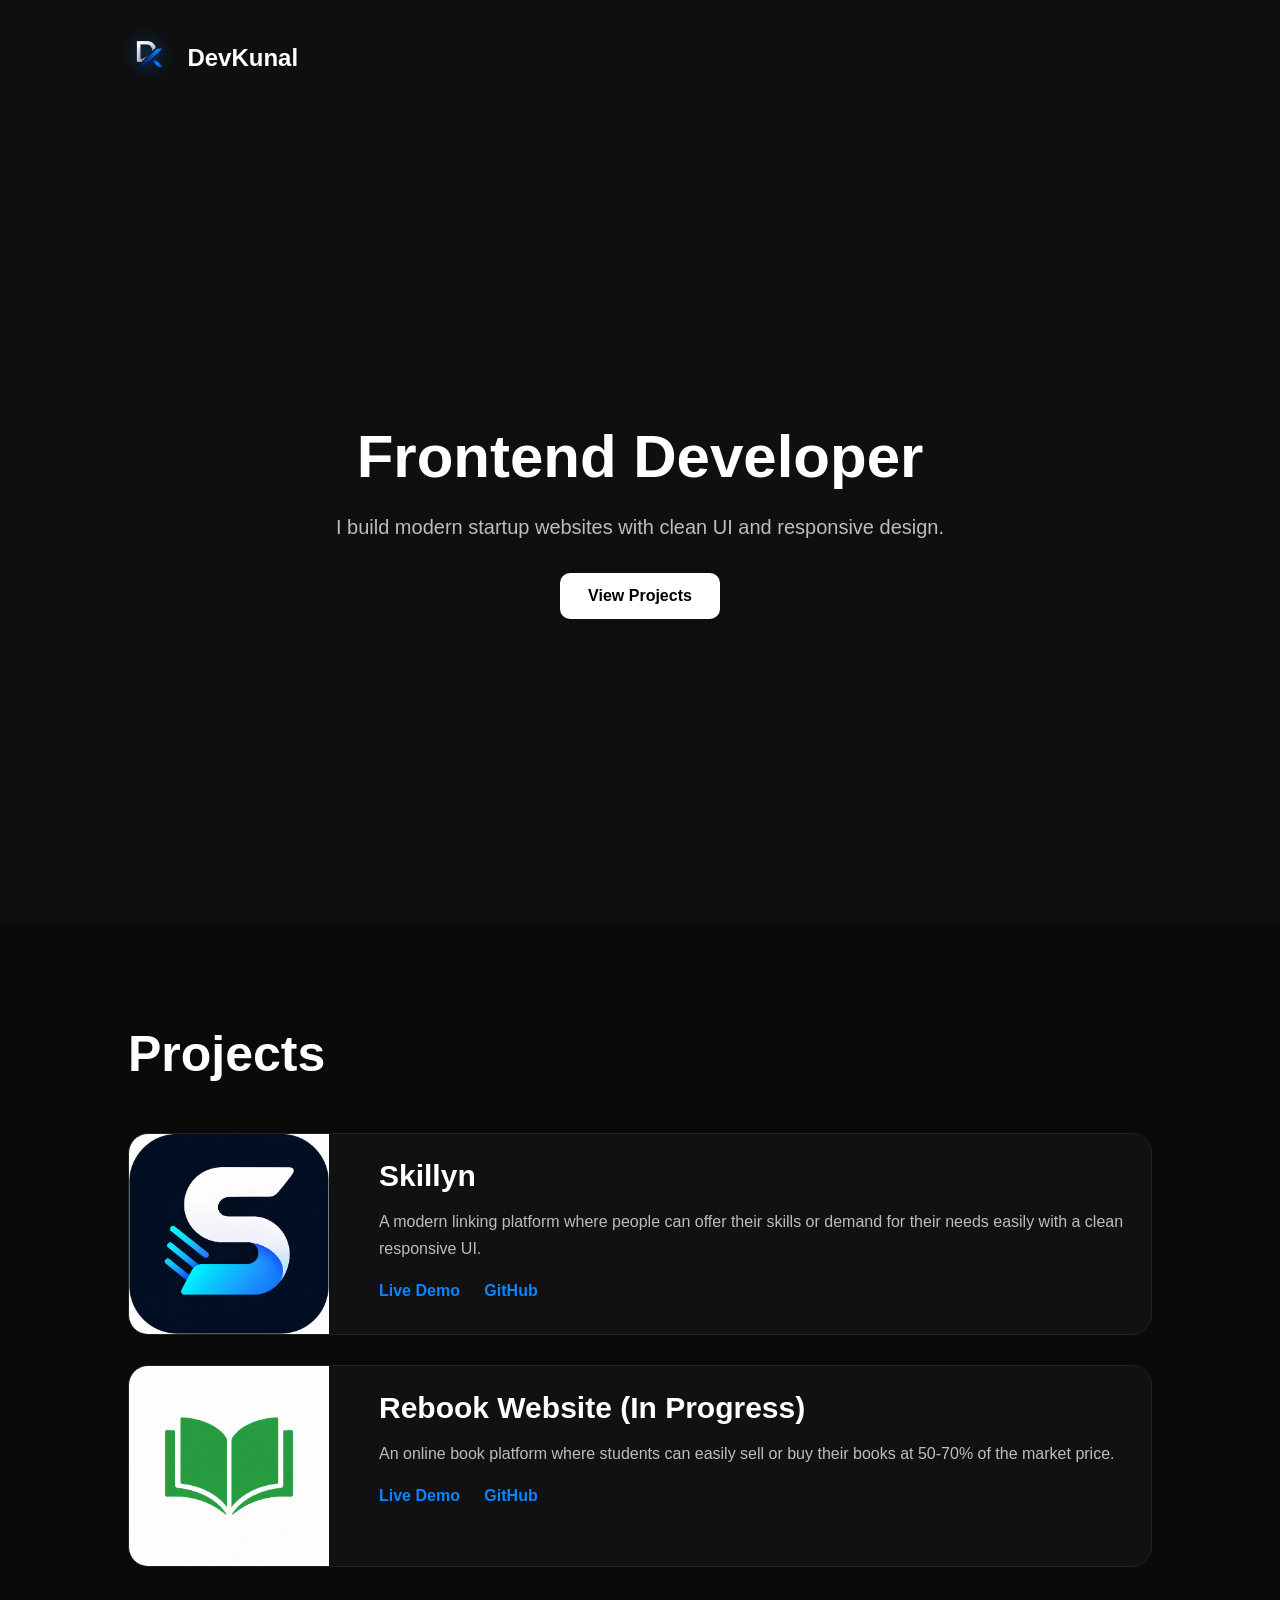
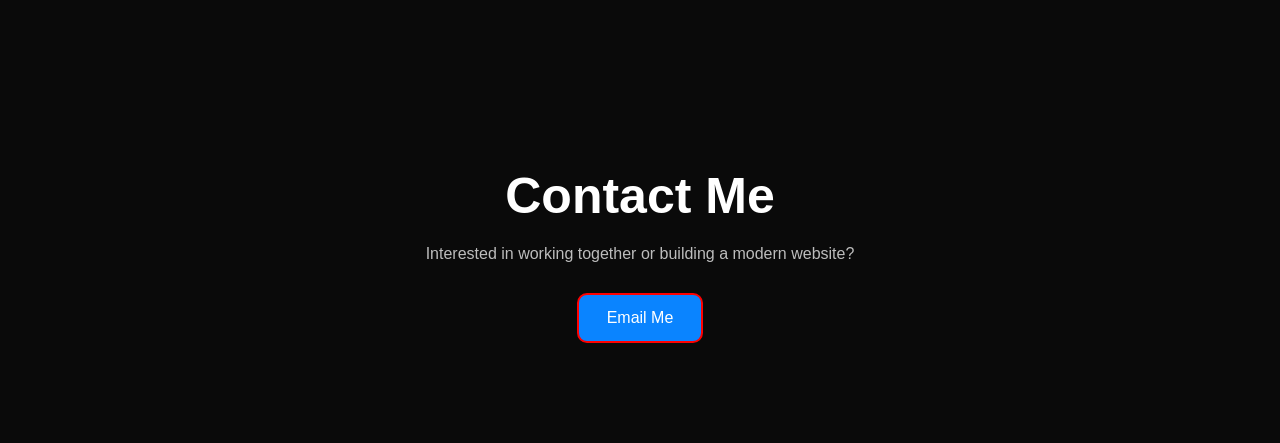
==== index.html @ bc3f5da4 "first commit" ====
<!DOCTYPE html>
<html lang="en">
<head>
  <meta charset="UTF-8" />
  <meta name="viewport" content="width=device-width, initial-scale=1.0"/>
  <title>DevKunal Portfolio</title>

  <link rel="stylesheet" href="style.css">
</head>

<body>

  <!-- Navbar -->
  <nav>
    <div class="logo">
      <img src="images/DKE.png" alt="DevKunal Logo">
      <h1>DevKunal</h1>
    </div>
  </nav>

  <!-- Hero Section -->
  <section class="hero">

    <h2>Frontend Developer</h2>

    <p>
      I build modern startup websites with clean UI
      and responsive design.
    </p>

    <a href="#projects" class="project-btn">
      View Projects
    </a>

  </section>

  <!-- Projects Section -->
  <section id="projects">

    <h1>Projects</h1>

    <div class="projects-container">

      <!-- Skillyn Project -->
      <div class="project-card">

        <img src="images/favicon.png">

        <div class="project-info">

          <h2>Skillyn</h2>

          <p>
            A modern linking platform where people
            can offer their skills or demand for their needs easily with a clean responsive UI.
          </p>

          <div class="project-links">

            <a href="https://skillyn.netlify.app" target="_blank">
              Live Demo
            </a>

            <a href="https://github.com/yourusername/skillyn" target="_blank">
              GitHub
            </a>

          </div>

        </div>

      </div>

 <!-- Rebook Project -->
<div class="project-card">

    <img src="images/rebook.png">

    <div class="project-info">

        <h2>Rebook Website (In Progress)</h2>

        <p>
            An online book platform where students can
            easily sell or buy their books at 50-70%
            of the market price.
        </p>

        <div class="project-links">

            <a href="#" onclick="alert('Live demo coming soon!')">
                Live Demo
            </a>

            <a href="#" onclick="alert('GitHub upload in progress!')">
                GitHub
            </a>

        </div>

    </div>

</div>

</div>

  </section>

<section id="contact">

    <h1>Contact Me</h1>

    <p>
        Interested in working together or building
        a modern website?
    </p>

<a href="mailto:kumarkunal4224@gmail.com?subject=Project%20Collaboration" class="contact-btn">
  Email Me
</a>

</section>

<script src="script.js"></script>

</body>
</html>
---- style.css ----
*{
  margin:0;
  padding:0;
  box-sizing:border-box;
  font-family:Arial, Helvetica, sans-serif;
}

body{
  background:#0f0f0f;
  color:white;
}

nav{
  align-items: center;
  gap:20px;
  padding:20px 8%;
  display:flex;
  justify-content:space-between;
  align-items:center;
}

.logo{
  margin-left: 10px;
  display: flex;
  align-items: center;
}

nav img {   
   width: 75px;
   filter: drop-shadow(0 0 8px rgba(0,119,255,0.5));
}

.project-btn:hover{
    background: #0a84ff;
    color: white;
    transition: 0.3s ease;
}

.hero{
  height:90vh;
  display:flex;
  flex-direction:column;
  justify-content:center;
  align-items:center;
  text-align:center;
  padding:20px;
}

.hero h2{
  font-size:60px;
  margin-bottom:20px;
}

.hero p{
  max-width:700px;
  font-size:20px;
  color:#bdbdbd;
  line-height:1.6;
}

a{
  text-decoration: none;
}

.project-btn{
  margin-top:30px;
  padding:14px 28px;
  border:none;
  border-radius:10px;
  background:white;
  color:black;
  cursor:pointer;
  font-weight:bold;
}

#projects{
    padding: 100px 10%;
    background: #0a0a0a;
    color: white;
}

#projects h1{
    font-size: 50px;
    margin-bottom: 50px;
}

.projects-container{
    display: flex;
    flex-direction: column;
    gap: 30px;
}

.project-card{
    display: flex;
    gap: 25px;
    background: #111;
    border: 1px solid #222;
    border-radius: 20px;
    overflow: hidden;
    transition: 0.3s ease;
}

.project-card:hover{
    transform: translateY(-5px);
    border-color: #0a84ff;
}

.project-card img{
    width: 350px;
    object-fit: cover;
}

.project-info{
    padding: 25px;
}

.project-info h2{
    margin-bottom: 15px;
    font-size: 30px;
}

.project-info p{
    color: #bdbdbd;
    line-height: 1.7;
    margin-bottom: 20px;
}

.project-links a{
    text-decoration: none;
    color: #0a84ff;
    margin-right: 20px;
    font-weight: 600;
}

html{
    scroll-behavior: smooth;
}

.project-card img{
  width:200px;
  height: 200px;
}

#contact{
    padding: 100px 10%;
    text-align: center;
    background: #0a0a0a;
    color: white;
}

#contact h1{
    font-size: 50px;
    margin-bottom: 20px;
}

#contact p{
    color: #bdbdbd;
    margin-bottom: 30px;
}

.contact-btn{
    display: inline-block;
    pointer-events: auto;
    cursor: pointer;
    text-decoration: none;
    background: #0a84ff;
    color: white;
    padding: 14px 28px;
    border-radius: 10px;
    transition: 0.3s ease;
    border: 2px solid red;
}

.contact-btn:hover{
    background: white;
    color: black;
}
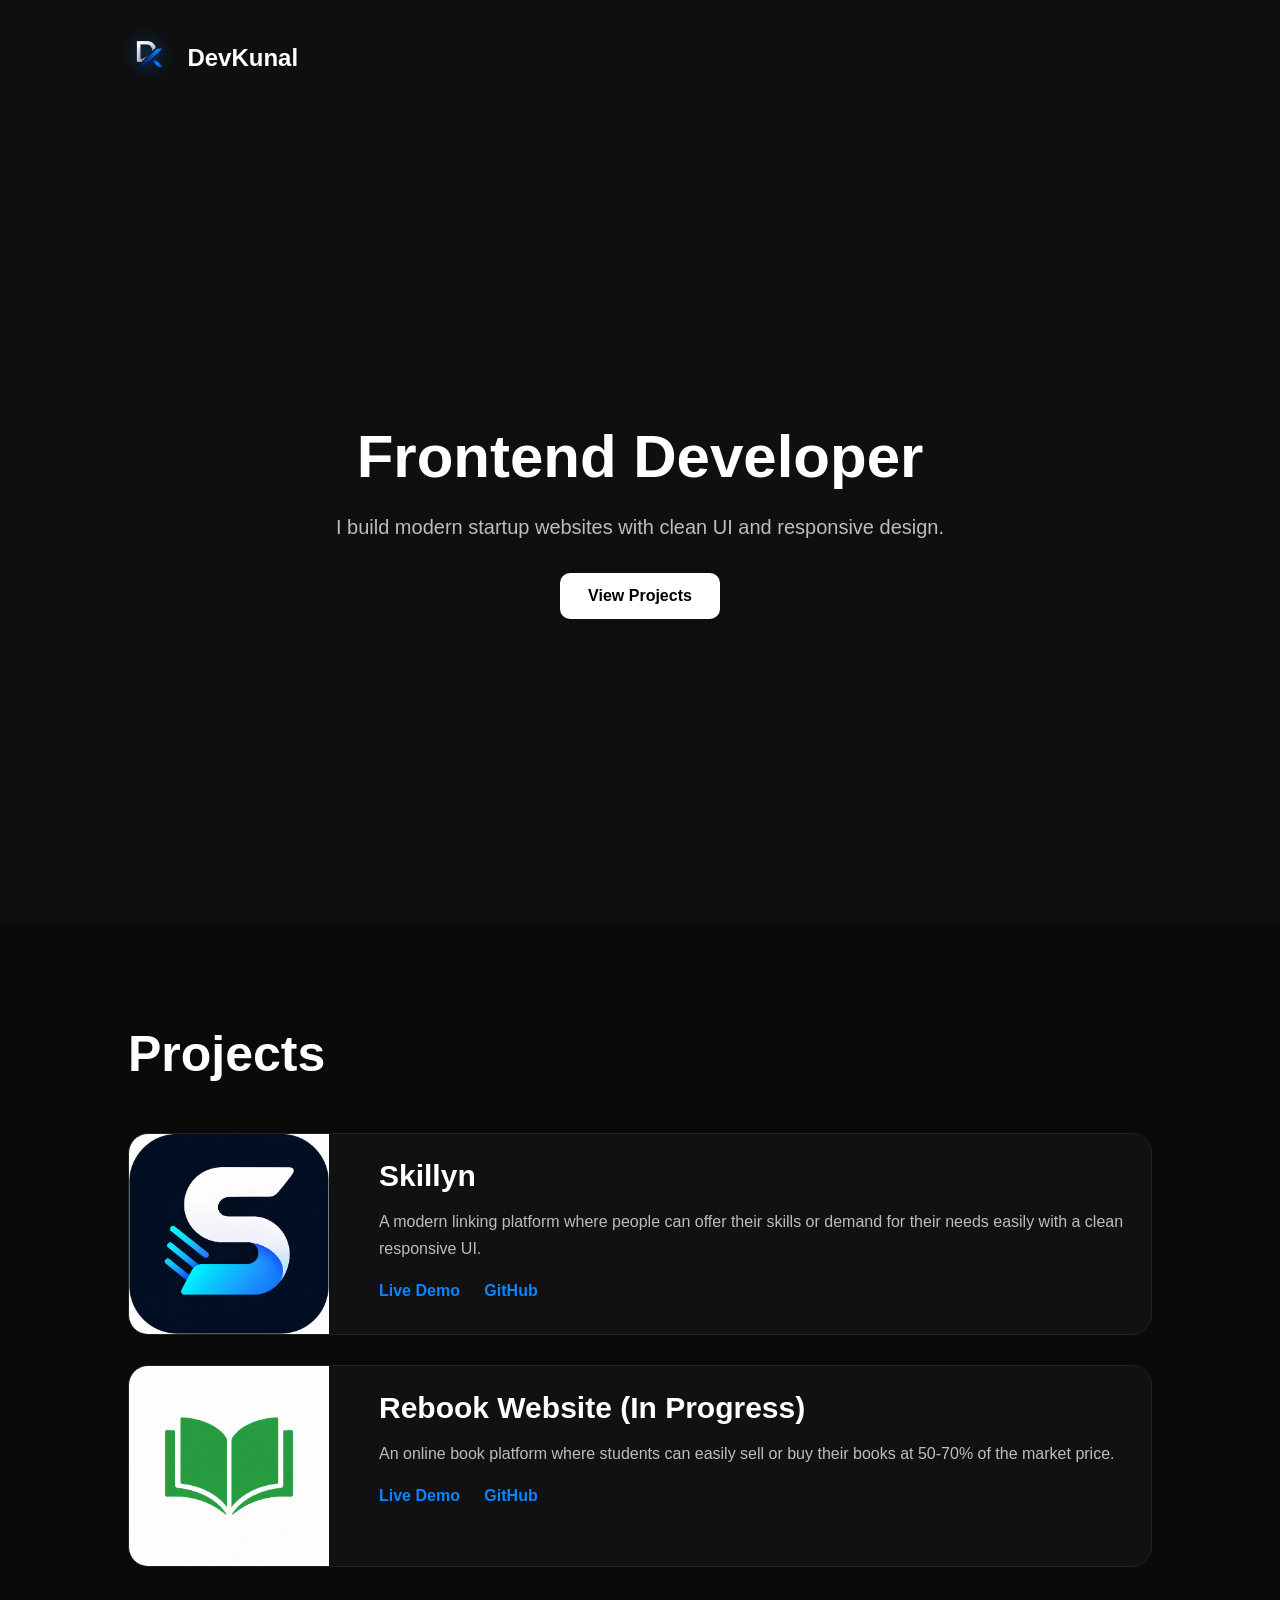
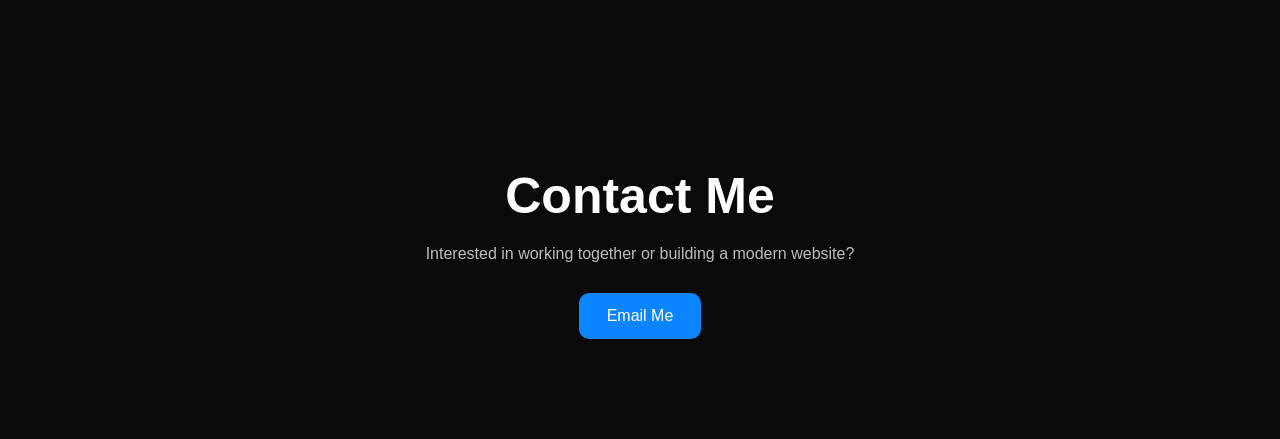
==== commit 80c9dd5f: "Uploaded portfolio website" ====
--- a/index.html
+++ b/index.html
@@ -61,7 +61,7 @@
               Live Demo
             </a>
 
-            <a href="https://github.com/yourusername/skillyn" target="_blank">
+            <a href="https://github.com/kunal-kumar504/skillyn" target="_blank">
               GitHub
             </a>
 
@@ -115,7 +115,9 @@
         a modern website?
     </p>
 
-<a href="mailto:kumarkunal4224@gmail.com?subject=Project%20Collaboration" class="contact-btn">
+<a href="https://mail.google.com/mail/?view=cm&fs=1&to=kumarkunal4224@gmail.com&su=Project%20Collaboration" 
+class="contact-btn" 
+target="_blank">
   Email Me
 </a>
 
--- a/style.css
+++ b/style.css
@@ -168,7 +168,6 @@
     padding: 14px 28px;
     border-radius: 10px;
     transition: 0.3s ease;
-    border: 2px solid red;
 }
 
 .contact-btn:hover{
